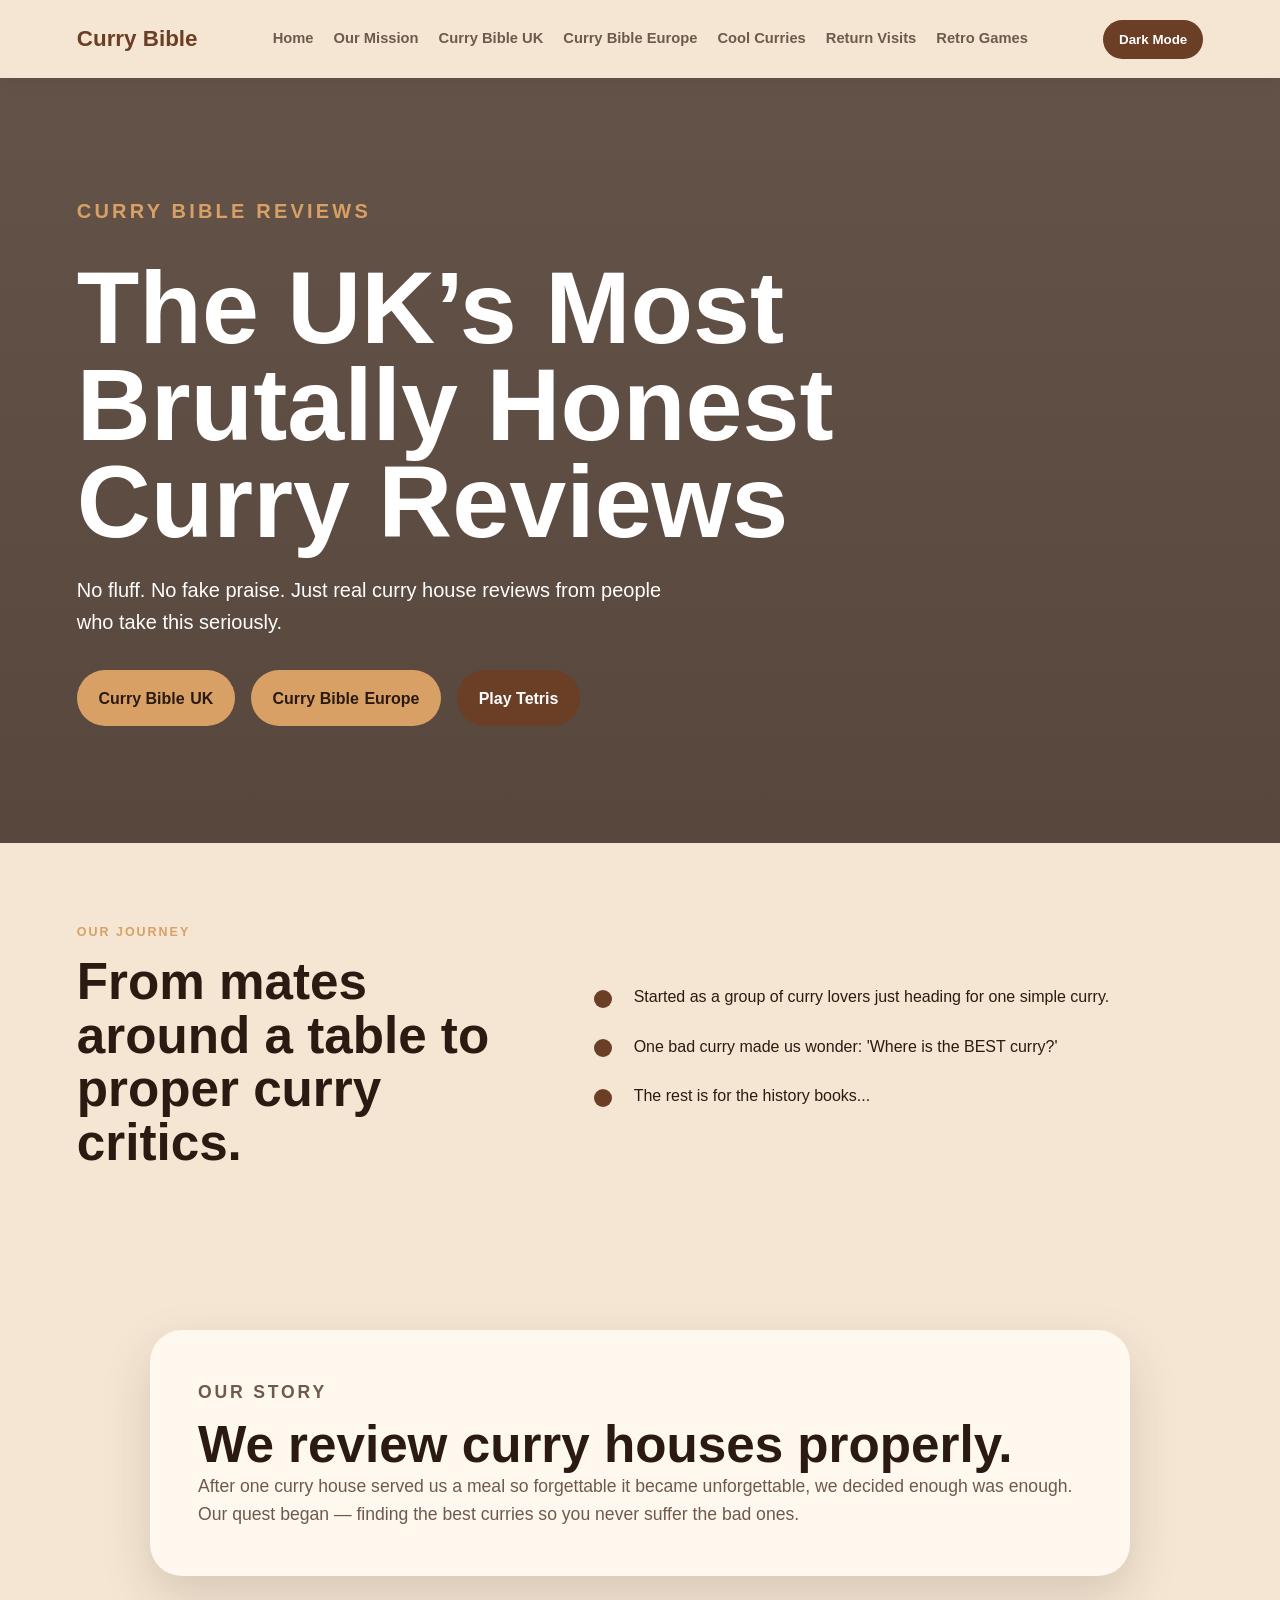
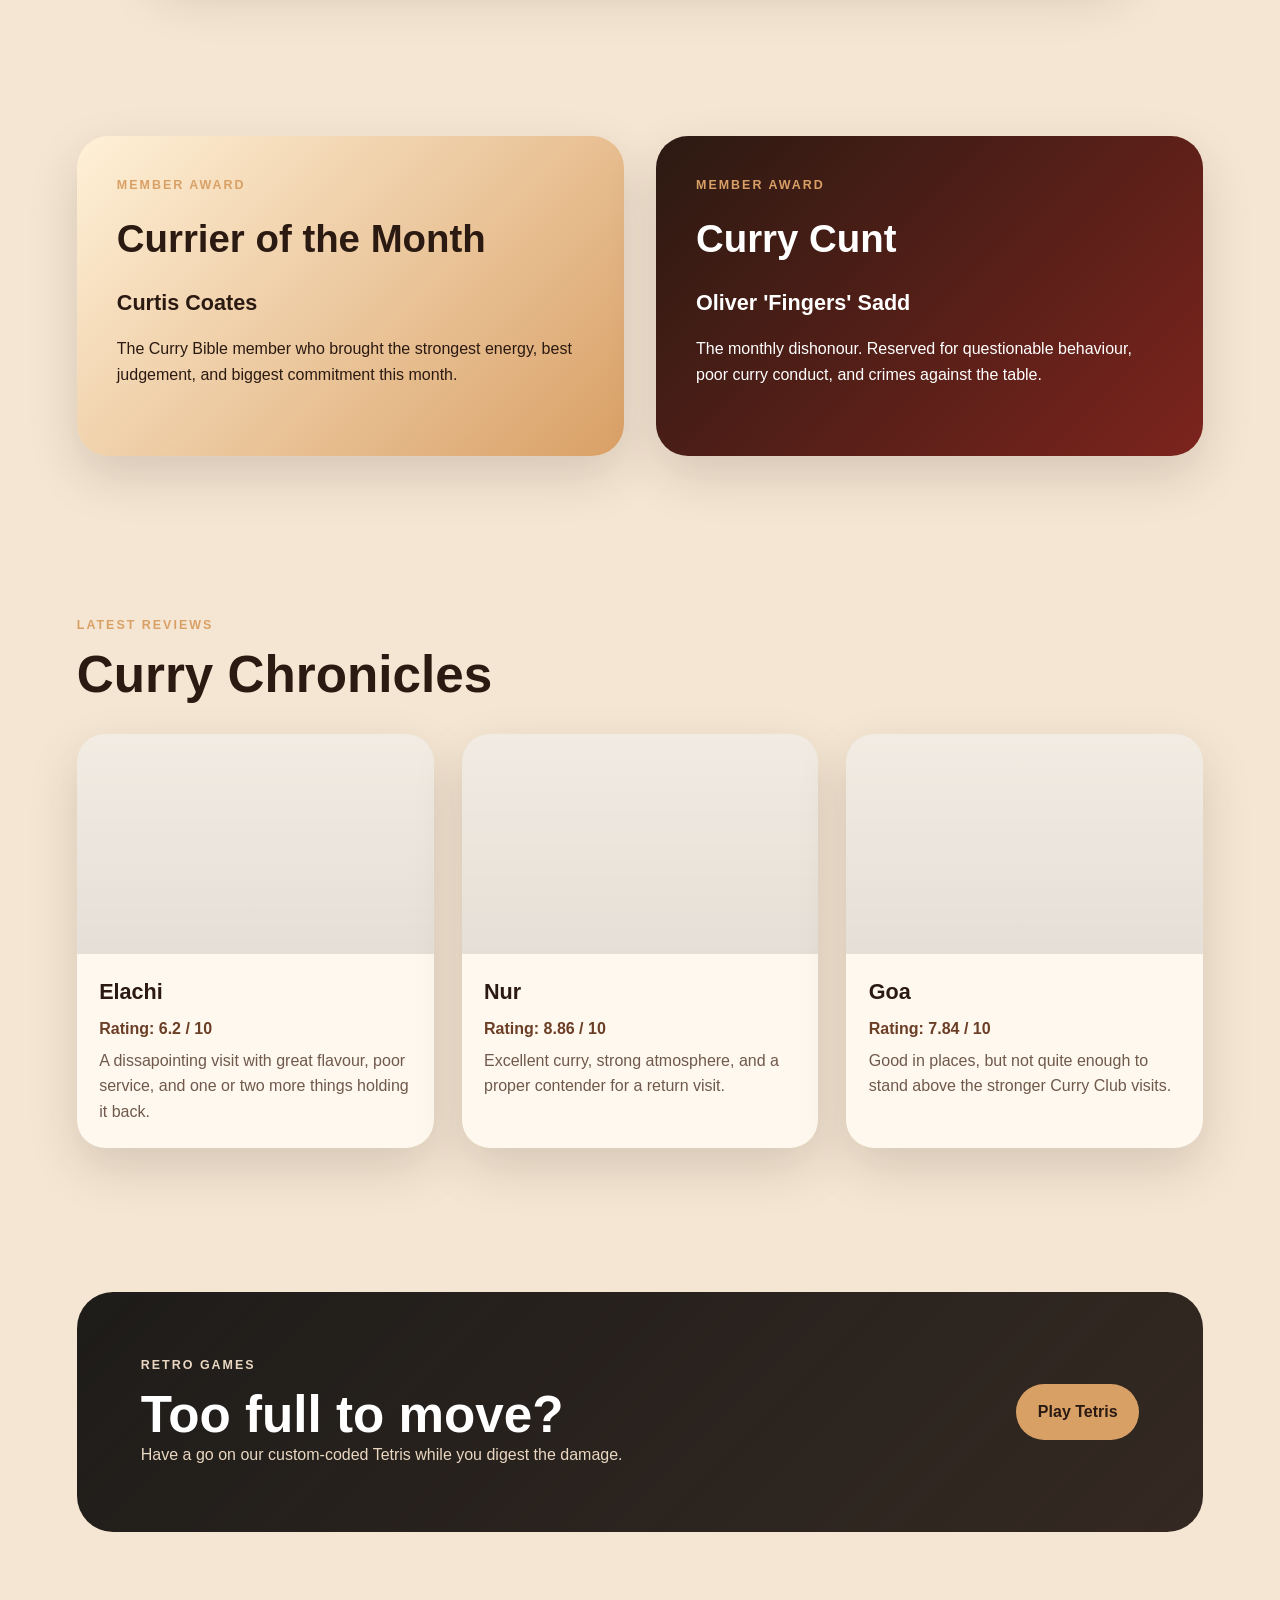
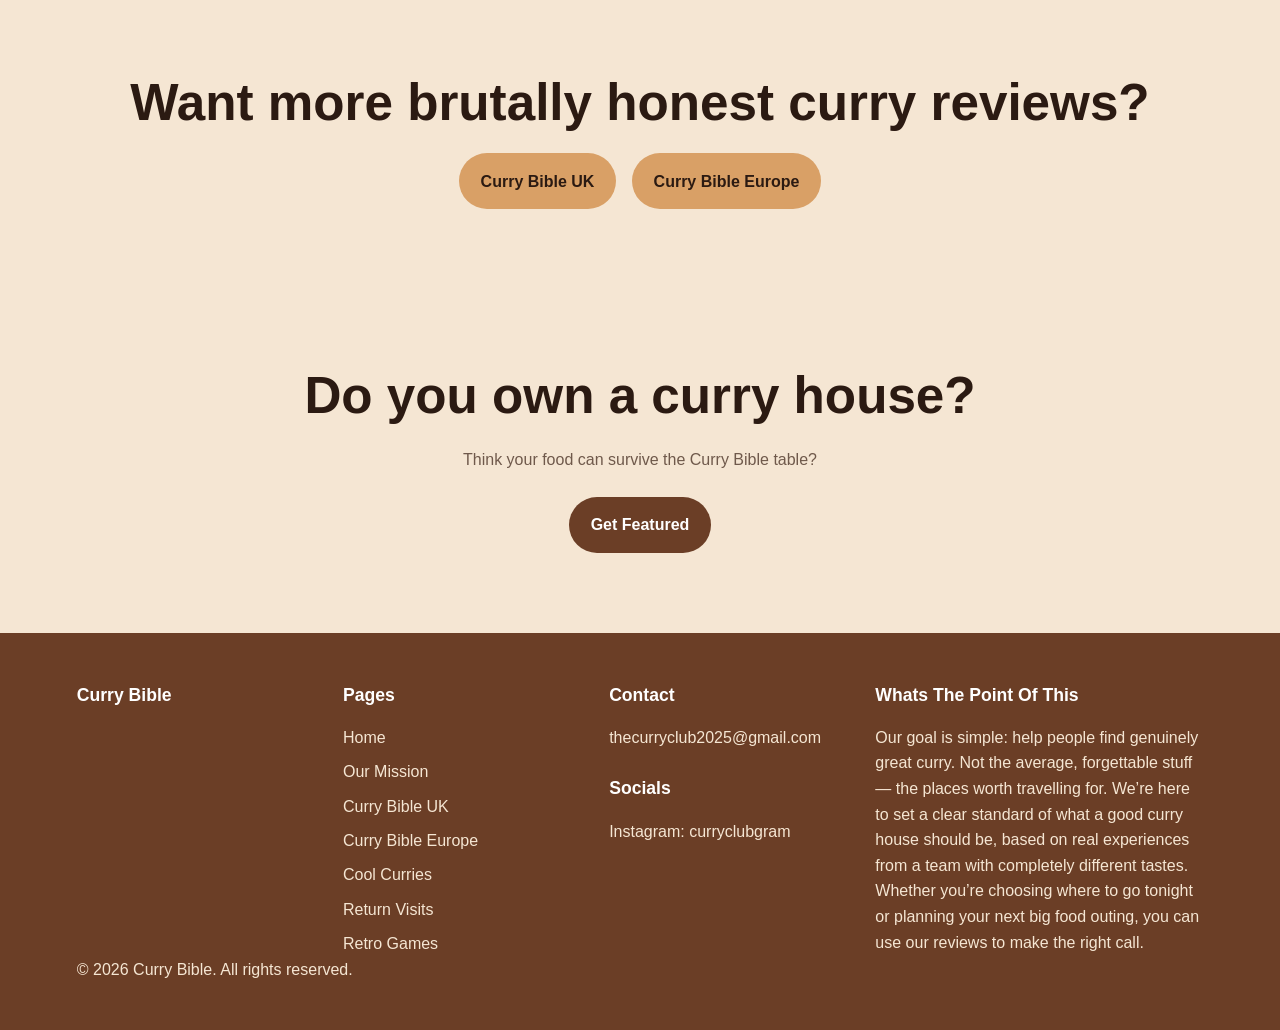
==== index.html @ 32d0fcd9 "Changed Club to Bible" ====
<!DOCTYPE html>
<html lang="en">
<head>
  <meta charset="UTF-8" />
  <meta name="viewport" content="width=device-width, initial-scale=1.0" />
  <title>Curry Bible | Curry House Reviews</title>
  <link rel="stylesheet" href="styles.css" />
</head>

<body>
  <header class="site-header">
    <div class="header-left">
        <button id="burgerMenu" class="burger-menu" type="button" aria-label="Open navigation menu" aria-expanded="false">
            <span></span>
            <span></span>
            <span></span>
        </button>

        <a href="#" class="logo">Curry Bible</a>
    </div>

        <nav id="mainNav" class="main-nav">
            <a href="#">Home</a>
            <a href="#">Our Mission</a>
            <a href="#">Curry Bible UK</a>
            <a href="#">Curry Bible Europe</a>
            <a href="#">Cool Curries</a>
            <a href="#">Return Visits</a>
            <a href="#">Retro Games</a>
        </nav>

        <button id="themeToggle" class="theme-toggle">Dark Mode</button>
    </header>

  <main>
    <section class="hero">
      <div class="hero-content">
        <p class="eyebrow">Curry Bible Reviews</p>
        <h1>The UK’s Most Brutally Honest Curry Reviews</h1>
        <p>No fluff. No fake praise. Just real curry house reviews from people who take this seriously.</p>

        <div class="hero-buttons">
            <a href="#" class="btn primary hero-btn-uk">
                <span>Curry Bible </span>
                <span>UK</span>
            </a>

            <a href="#" class="btn primary hero-btn-europe">
                <span>Curry Bible </span>
                <span>Europe</span>
            </a>
            <a href="#" class="btn secondary hero-btn-tetris">Play Tetris</a>
        </div>
    </section>

    <section class="section journey">
      <div>
        <p class="eyebrow">Our Journey</p>
        <h2>From mates around a table to proper curry critics.</h2>
      </div>

      <div class="timeline">
        <div class="timeline-item">
          <span></span>
          <p>Started as a group of curry lovers just heading for one simple curry.</p>
        </div>

        <div class="timeline-item">
          <span></span>
          <p>One bad curry made us wonder: 'Where is the BEST curry?'</p>
        </div>

        <div class="timeline-item">
          <span></span>
          <p>The rest is for the history books...</p>
        </div>
      </div>
    </section>

    <section class="section story">
      <div class="story-card">
        <p class="eyebrow">Our Story</p>
        <h2>We review curry houses properly.</h2>
        <p>
          After one curry house served us a meal so forgettable it became unforgettable, we decided enough was enough. 
          Our quest began — finding the best curries so you never suffer the bad ones.
        </p>
      </div>
    </section>

    <section class="section member-awards">
      <article class="award-card highlight">
        <p class="eyebrow">Member Award</p>
        <h2>Currier of the Month</h2>
        <p class="member-name">Curtis Coates</p>
        <p>The Curry Bible member who brought the strongest energy, best judgement, and biggest commitment this month.</p>
      </article>

      <article class="award-card danger">
        <p class="eyebrow">Member Award</p>
        <h2>Curry Cunt</h2>
        <p class="member-name">Oliver 'Fingers' Sadd</p>
        <p>The monthly dishonour. Reserved for questionable behaviour, poor curry conduct, and crimes against the table.</p>
      </article>
    </section>

    <section class="section chronicles">
      <div class="section-heading">
        <p class="eyebrow">Latest Reviews</p>
        <h2>Curry Chronicles</h2>
      </div>

      <div class="review-grid">
        <article class="review-card">
          <div class="review-image"></div>
          <h3>Elachi</h3>
          <p class="rating">Rating: 6.2 / 10</p>
          <p>A dissapointing visit with great flavour, poor service, and one or two more things holding it back.</p>
        </article>

        <article class="review-card">
          <div class="review-image"></div>
          <h3>Nur</h3>
          <p class="rating">Rating: 8.86 / 10</p>
          <p>Excellent curry, strong atmosphere, and a proper contender for a return visit.</p>
        </article>

        <article class="review-card">
          <div class="review-image"></div>
          <h3>Goa</h3>
          <p class="rating">Rating: 7.84 / 10</p>
          <p>Good in places, but not quite enough to stand above the stronger Curry Club visits.</p>
        </article>
      </div>
    </section>

    <section class="games-section">
      <div>
        <p class="eyebrow">Retro Games</p>
        <h2>Too full to move?</h2>
        <p>Have a go on our custom-coded Tetris while you digest the damage.</p>
      </div>

      <a href="#" class="btn primary">Play Tetris</a>
    </section>

    <section class="section cta-section">
      <h2>Want more brutally honest curry reviews?</h2>

      <div class="cta-buttons">
        <a href="#" class="btn primary">Curry Bible UK</a>
        <a href="#" class="btn primary">Curry Bible Europe</a>
      </div>
    </section>

    <section class="section owner-section">
      <h2>Do you own a curry house?</h2>
      <p>Think your food can survive the Curry Bible table?</p>
      <a href="#" class="btn secondary">Get Featured</a>
    </section>
  </main>

  <footer class="site-footer">
    <div class="footer-grid">
      <div>
        <h3>Curry Bible</h3>
      </div>

      <div>
        <h3>Pages</h3>
        <div class="footer-links">
          <a href="#">Home</a>
          <a href="#">Our Mission</a>
          <a href="#">Curry Bible UK</a>
          <a href="#">Curry Bible Europe</a>
          <a href="#">Cool Curries</a>
          <a href="#">Return Visits</a>
          <a href="#">Retro Games</a>
        </div>
      </div>

      <div>
        <h3>Contact</h3>
        <a href="mailto:thecurryclub2025@gmail.com">thecurryclub2025@gmail.com</a>

        <h3 class="socials-title">Socials</h3>
        <a href="https://www.instagram.com/curryclubgram" target="_blank" rel="noopener noreferrer">
          Instagram: curryclubgram
        </a>
      </div>

      <div>
        <h3>Whats The Point Of This</h3>
        <p>
          Our goal is simple: help people find genuinely great curry. Not the average, forgettable stuff — 
          the places worth travelling for. We’re here to set a clear standard of what a good curry house 
          should be, based on real experiences from a team with completely different tastes. Whether you’re 
          choosing where to go tonight or planning your next big food outing, you can use our reviews to 
          make the right call.
        </p>
      </div>
    </div>
    <p>&copy; 2026 Curry Bible. All rights reserved.</p>
  </footer>

  <script src="script.js"></script>
</body>
</html>
---- styles.css ----
:root {
  --bg: #f5e6d3;
  --surface: #fff8ef;
  --text: #2b1a12;
  --muted: #6f594b;
  --primary: #6b3e26;
  --secondary: #d9a066;
  --accent: #ffffff;
  --dark: #1a1410;
  --danger: #7c241d;
  --shadow: 0 20px 50px rgba(43, 26, 18, 0.15);
}

body.dark-mode {
  --bg: #16100c;
  --surface: #241913;
  --text: #f9ead7;
  --muted: #c7ad98;
  --primary: #d9a066;
  --secondary: #8b512f;
  --accent: #ffffff;
  --dark: #0d0907;
  --shadow: 0 20px 50px rgba(0, 0, 0, 0.45);
}

* {
  box-sizing: border-box;
  margin: 0;
  padding: 0;
}

body {
  font-family: Arial, Helvetica, sans-serif;
  background: var(--bg);
  color: var(--text);
  line-height: 1.6;
  transition: background 0.3s ease, color 0.3s ease;
}

a {
  text-decoration: none;
  color: inherit;
}

.site-header {
  position: sticky;
  top: 0;
  z-index: 1000;
  height: 78px;
  padding: 0 6%;
  display: flex;
  align-items: center;
  justify-content: space-between;
  background: rgba(245, 230, 211, 0.92);
  backdrop-filter: blur(14px);
  box-shadow: 0 2px 20px rgba(0, 0, 0, 0.08);
}

.header-left {
  display: flex;
  align-items: center;
  gap: 1rem;
}

body.dark-mode .site-header {
  background: rgba(22, 16, 12, 0.92);
}

.logo {
  font-size: 1.4rem;
  font-weight: 900;
  color: var(--primary);
}

.main-nav {
  display: flex;
  gap: 1.25rem;
  font-size: 0.92rem;
  font-weight: 700;
}

.main-nav a {
  color: var(--muted);
}

.main-nav a:hover {
  color: var(--primary);
}

.theme-toggle {
  border: none;
  background: var(--primary);
  color: var(--accent);
  padding: 0.75rem 1rem;
  border-radius: 999px;
  font-weight: 800;
  cursor: pointer;
}

.burger-menu {
  display: none;
  border: none;
  background: transparent;
  cursor: pointer;
  flex-direction: column;
  gap: 5px;
}

.burger-menu span {
  width: 28px;
  height: 3px;
  background: var(--primary);
  border-radius: 999px;
  transition: transform 0.3s ease, opacity 0.3s ease;
}

.burger-menu.active span:nth-child(1) {
  transform: translateY(8px) rotate(45deg);
}

.burger-menu.active span:nth-child(2) {
  opacity: 0;
}

.burger-menu.active span:nth-child(3) {
  transform: translateY(-8px) rotate(-45deg);
}

.hero {
  min-height: 85vh;
  display: flex;
  align-items: center;
  padding: 6%;
  background:
    linear-gradient(rgba(43, 26, 18, 0.72), rgba(43, 26, 18, 0.78)),
    url("https://images.unsplash.com/photo-1585937421612-70a008356fbe?auto=format&fit=crop&w=1600&q=80");
  background-size: cover;
  background-position: center;
  color: white;
}

.hero-content {
  max-width: 780px;
}

.eyebrow {
  color: var(--secondary);
  text-transform: uppercase;
  letter-spacing: 0.16em;
  font-size: 0.78rem;
  font-weight: 900;
  margin-bottom: 0.75rem;
}

.hero h1 {
  font-size: clamp(3rem, 8vw, 6.8rem);
  line-height: 0.95;
  margin-bottom: 1.5rem;
}

.hero p {
  font-size: 1.25rem;
  max-width: 620px;
  margin-bottom: 2rem;
}

.hero-buttons,
.cta-buttons {
  display: flex;
  gap: 1rem;
  flex-wrap: wrap;
}

.hero-btn-uk,
.hero-btn-europe {
  gap: 0.35rem;
}

.cta-buttons {
  justify-content: center;
}

.btn {
  display: inline-flex;
  align-items: center;
  justify-content: center;
  text-align: center;
  padding: 0.95rem 1.35rem;
  border-radius: 999px;
  font-weight: 900;
  transition: transform 0.2s ease, box-shadow 0.2s ease;
}

.btn:hover {
  transform: translateY(-3px);
  box-shadow: var(--shadow);
}

.btn.primary {
  background: var(--secondary);
  color: #2b1a12;
}

.btn.secondary {
  background: var(--primary);
  color: var(--accent);
}

.section {
  padding: 5rem 6%;
}

.journey {
  display: grid;
  grid-template-columns: 1fr 1.3fr;
  gap: 3rem;
  align-items: center;
}

.journey h2,
.story h2,
.section-heading h2,
.games-section h2,
.cta-section h2,
.owner-section h2 {
  font-size: clamp(2rem, 4vw, 3.5rem);
  line-height: 1.05;
}

.timeline {
  display: grid;
  gap: 1.5rem;
}

.timeline-item {
  display: grid;
  grid-template-columns: 24px 1fr;
  gap: 1rem;
  align-items: start;
}

.timeline-item span {
  width: 18px;
  height: 18px;
  background: var(--primary);
  border-radius: 50%;
  margin-top: 0.35rem;
}

.story-card {
  background: var(--surface);
  padding: 3rem;
  border-radius: 32px;
  box-shadow: var(--shadow);
  max-width: 980px;
  margin: 0 auto;
}

.story-card p {
  color: var(--muted);
  font-size: 1.1rem;
}

.member-awards {
  display: grid;
  grid-template-columns: repeat(2, 1fr);
  gap: 2rem;
}

.award-card {
  padding: 2.5rem;
  border-radius: 32px;
  box-shadow: var(--shadow);
  min-height: 320px;
}

.award-card h2 {
  font-size: 2.4rem;
  margin-bottom: 1rem;
}

.award-card.highlight {
  background: linear-gradient(135deg, #fff1d8, #d9a066);
  color: #2b1a12;
}

.award-card.danger {
  background: linear-gradient(135deg, #2b1a12, #7c241d);
  color: white;
}

.member-name {
  font-size: 1.35rem;
  font-weight: 900;
  margin-bottom: 1rem;
}

.section-heading {
  margin-bottom: 2rem;
}

.review-grid {
  display: grid;
  grid-template-columns: repeat(3, 1fr);
  gap: 1.75rem;
}

.review-card {
  background: var(--surface);
  border-radius: 28px;
  overflow: hidden;
  box-shadow: var(--shadow);
  transition: transform 0.2s ease;
}

.review-card:hover {
  transform: translateY(-6px);
}

.review-image {
  height: 220px;
  background:
    linear-gradient(rgba(0, 0, 0, 0.05), rgba(0, 0, 0, 0.1)),
    url("https://images.unsplash.com/photo-1603894584373-5ac82b2ae398?auto=format&fit=crop&w=900&q=80");
  background-size: cover;
  background-position: center;
}

.review-card h3,
.review-card p {
  padding: 0 1.4rem;
}

.review-card h3 {
  padding-top: 1.3rem;
  font-size: 1.35rem;
}

.review-card p {
  color: var(--muted);
}

.review-card p:last-child {
  padding-bottom: 1.5rem;
}

.rating {
  font-weight: 900;
  color: var(--primary) !important;
  margin: 0.4rem 0;
}

.games-section {
  margin: 4rem 6%;
  padding: 4rem;
  border-radius: 36px;
  background:
    linear-gradient(135deg, rgba(0, 0, 0, 0.88), rgba(36, 25, 19, 0.92)),
    url("https://images.unsplash.com/photo-1550745165-9bc0b252726f?auto=format&fit=crop&w=1400&q=80");
  background-size: cover;
  background-position: center;
  color: white;
  display: flex;
  justify-content: space-between;
  gap: 2rem;
  align-items: center;
}

.games-section p {
  max-width: 520px;
  color: #ead7c2;
}

.cta-section,
.owner-section {
  text-align: center;
}

.cta-section h2,
.owner-section h2 {
  margin-bottom: 1.5rem;
}

.owner-section p {
  color: var(--muted);
  margin-bottom: 1.5rem;
}

.site-footer {
  padding: 3rem 6%;
  background: var(--primary);
  color: white;
}

.footer-grid {
  display: grid;
  grid-template-columns: 1fr 1fr 1fr 1.4fr;
  gap: 2rem;
}

.site-footer h3 {
  margin-bottom: 1rem;
  font-size: 1.1rem;
}

.site-footer p,
.site-footer a {
  color: #f5e6d3;
}

.footer-links {
  display: grid;
  gap: 0.55rem;
}

.footer-links a:hover,
.site-footer a:hover {
  color: white;
}

.footer-copyright {
  margin-top: 2.5rem;
  padding-top: 1.5rem;
  border-top: 1px solid rgba(245, 230, 211, 0.25);
  text-align: center;
  font-size: 0.95rem;
}

.socials-title {
  margin-top: 1.5rem;
}

@media (max-width: 1000px) {
  .burger-menu {
    display: flex;
  }

  .main-nav {
    position: absolute;
    top: 88px;
    left: 50%;
    width: 75%;
    transform: translateX(-50%);
    padding: 1.5rem;
    background: var(--surface);
    display: none;
    flex-direction: column;
    align-items: center;
    text-align: center;
    gap: 1rem;
    box-shadow: var(--shadow);
    border-radius: 24px;
  }

  .main-nav.active {
    display: flex;
  }

  .main-nav a {
    width: 100%;
    padding: 0.45rem 0;
  }

  .hero-btn-uk,
.hero-btn-europe {
  flex-direction: column;
  gap: 0.15rem;
  line-height: 1.15;
}

  .journey,
  .member-awards,
  .review-grid,
  .games-section,
  .footer-grid {
    grid-template-columns: 1fr;
  }

  .games-section {
    flex-direction: column;
    align-items: flex-start;
  }
}

@media (max-width: 600px) {
  .site-header {
    height: auto;
    min-height: 78px;
    padding: 1rem 5%;
    gap: 1rem;
  }

  .hero {
    min-height: 75vh;
  }

  .hero-buttons {
    display: grid;
    grid-template-columns: 1fr 1fr;
    gap: 1rem;
    max-width: 420px;
  }

  .hero-btn-uk {
    grid-column: 1;
  }

  .hero-btn-europe {
    grid-column: 2;
  }

  .hero-btn-tetris {
    grid-column: 1 / -1;
    justify-self: center;
    min-width: 180px;
  }

  .hero-buttons .btn {
    min-height: 72px;
  }

  .hero-btn-tetris {
    min-height: 58px;
  }

  .section {
    padding: 1.75rem 5%;
  }

  .story-card,
  .award-card,
  .games-section {
    padding: 2rem;
    border-radius: 24px;
  }

  .games-section {
    margin: 1.75rem 5%;
  }

  .theme-toggle {
    padding: 0.65rem 0.85rem;
    font-size: 0.8rem;
  }

  .main-nav {
    top: 88px;
    width: 75%;
    padding: 1.5rem 1rem;
  }

  .chronicles {
    overflow: hidden;
  }

  .review-grid {
    display: flex;
    gap: 1.25rem;
    overflow-x: auto;
    scroll-snap-type: x mandatory;
    padding-bottom: 1rem;
    -webkit-overflow-scrolling: touch;
  }

  .review-card {
    flex: 0 0 86%;
    scroll-snap-align: start;
  }

  .review-grid::-webkit-scrollbar {
    display: none;
  }

  .review-grid {
    scrollbar-width: none;
  }
}
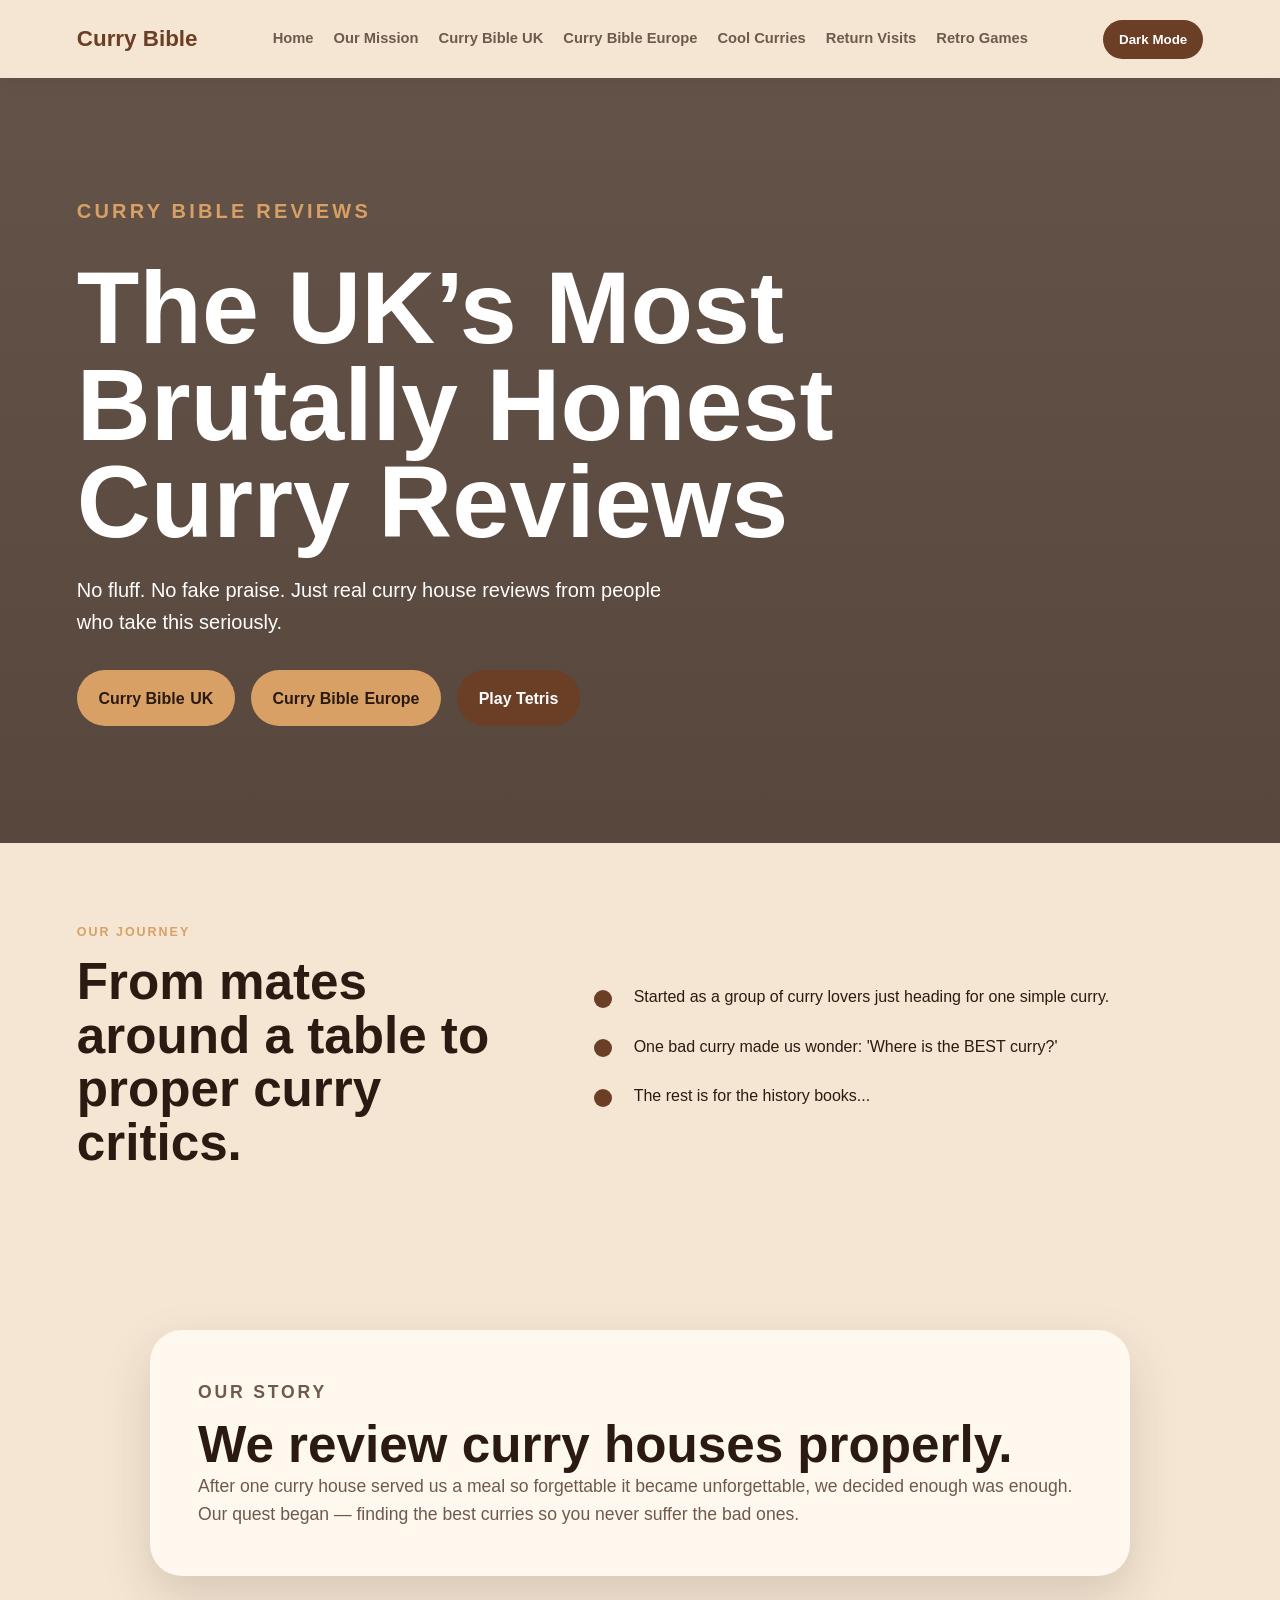
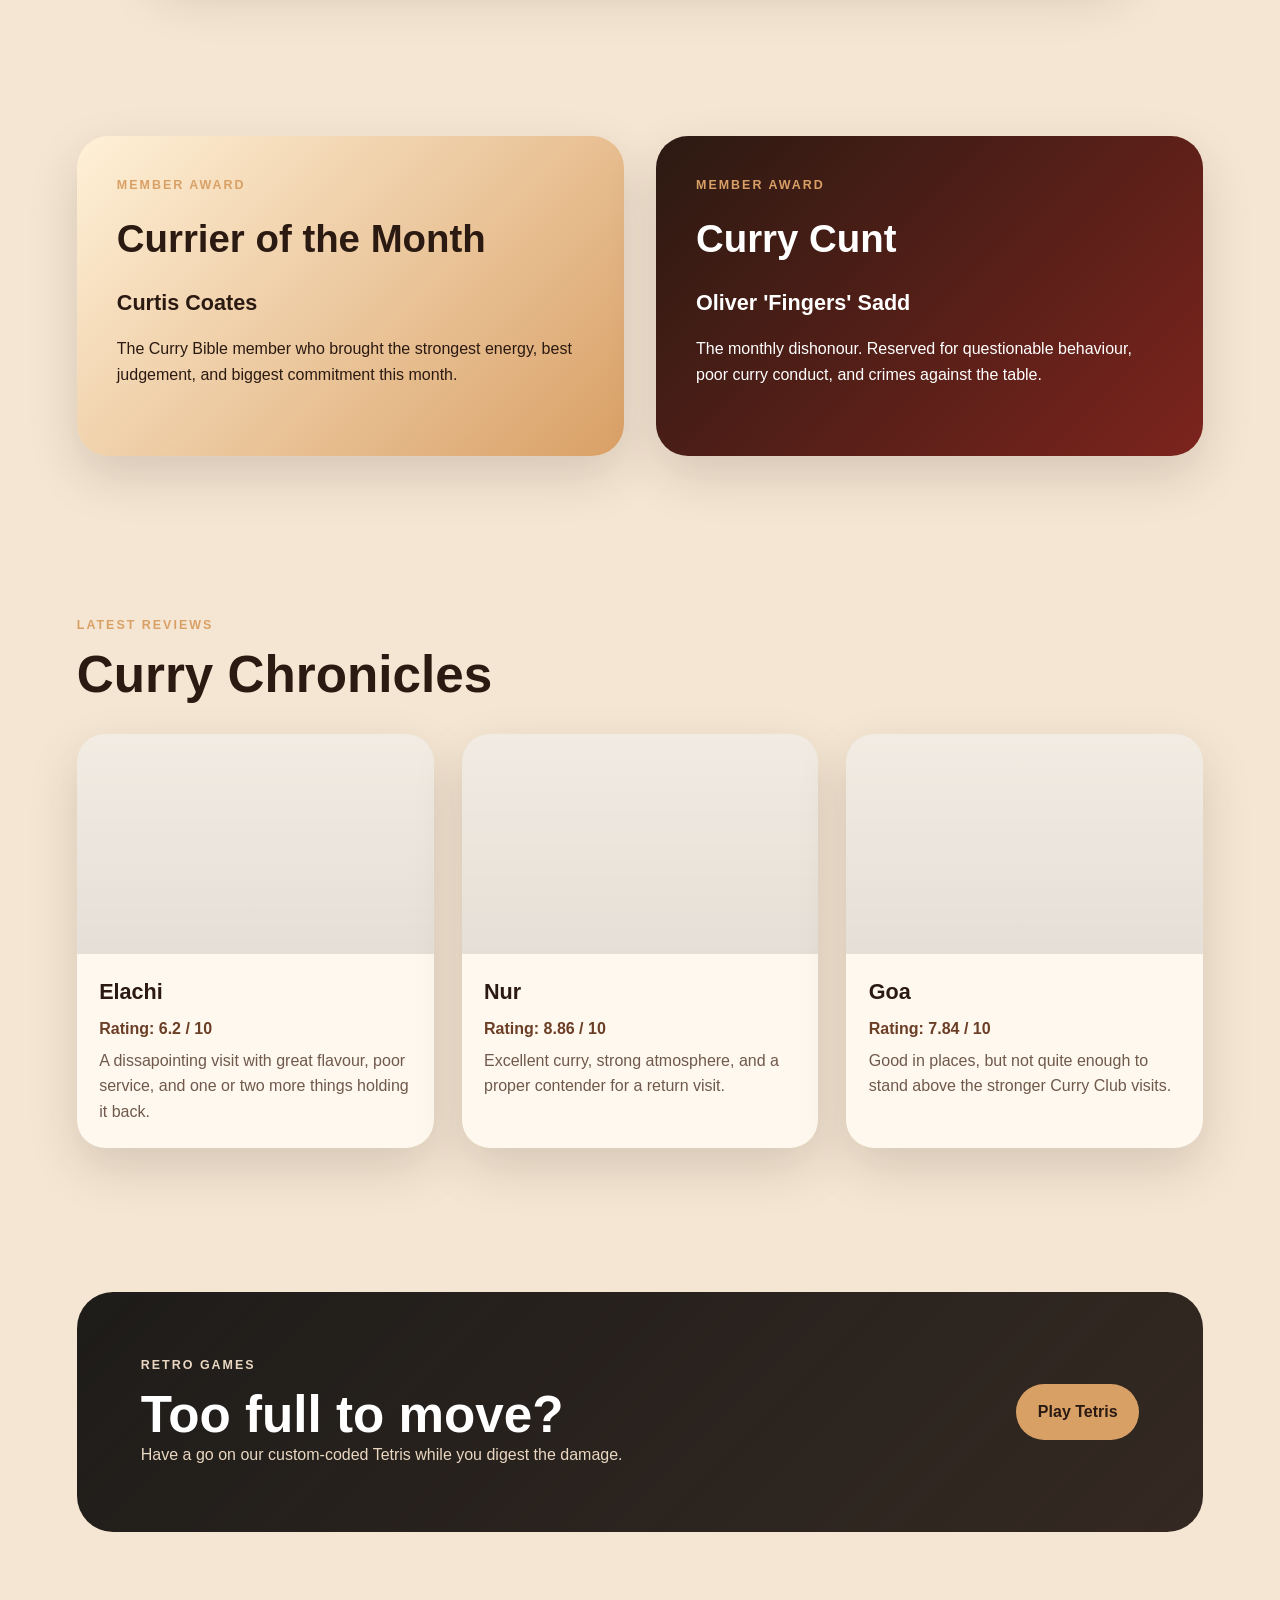
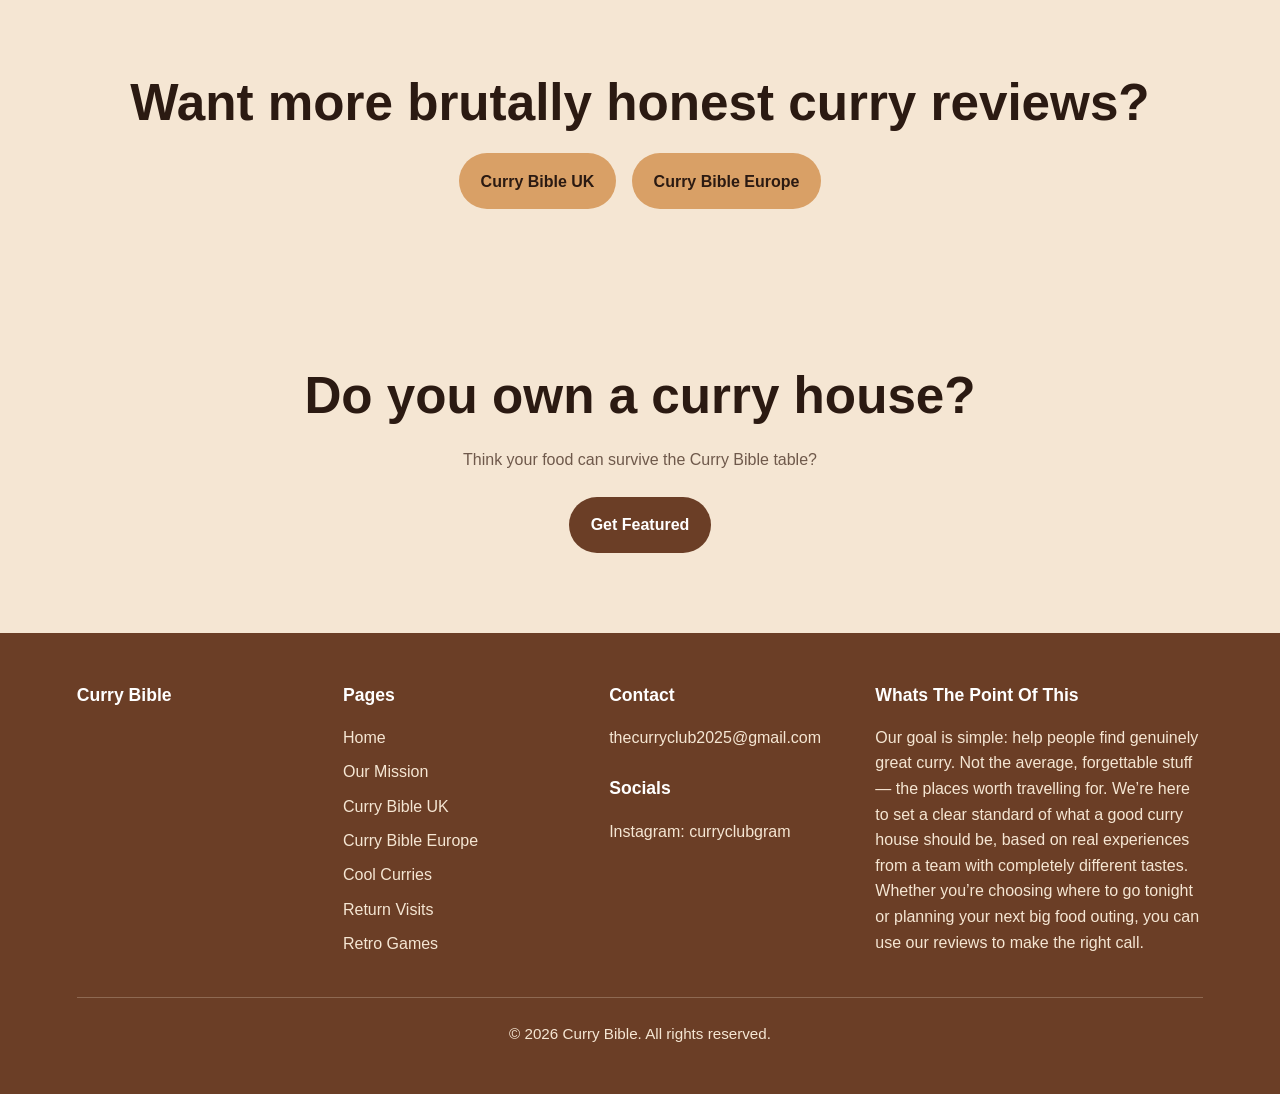
==== commit 800fb6b8: "Our mission added" ====
--- a/index.html
+++ b/index.html
@@ -20,8 +20,8 @@
     </div>
 
         <nav id="mainNav" class="main-nav">
-            <a href="#">Home</a>
-            <a href="#">Our Mission</a>
+            <a href="index.html">Home</a>
+            <a href="our-mission.html">Our Mission</a>
             <a href="#">Curry Bible UK</a>
             <a href="#">Curry Bible Europe</a>
             <a href="#">Cool Curries</a>
@@ -169,8 +169,8 @@
       <div>
         <h3>Pages</h3>
         <div class="footer-links">
-          <a href="#">Home</a>
-          <a href="#">Our Mission</a>
+          <a href="index.html">Home</a>
+          <a href="our-mission.html">Our Mission</a>
           <a href="#">Curry Bible UK</a>
           <a href="#">Curry Bible Europe</a>
           <a href="#">Cool Curries</a>
@@ -200,7 +200,7 @@
         </p>
       </div>
     </div>
-    <p>&copy; 2026 Curry Bible. All rights reserved.</p>
+    <p class="footer-copyright">&copy; 2026 Curry Bible. All rights reserved.</p>
   </footer>
 
   <script src="script.js"></script>
--- a/styles.css
+++ b/styles.css
@@ -574,4 +574,313 @@
   .review-grid {
     scrollbar-width: none;
   }
+}
+
+/* =====================
+   OUR MISSION PAGE
+===================== */
+
+.mission-hero {
+  min-height: 72vh;
+  display: flex;
+  align-items: center;
+  padding: 6%;
+  background:
+    linear-gradient(rgba(43, 26, 18, 0.78), rgba(43, 26, 18, 0.82)),
+    url("https://images.unsplash.com/photo-1601050690597-df0568f70950?auto=format&fit=crop&w=1600&q=80");
+  background-size: cover;
+  background-position: center;
+  color: white;
+}
+
+.mission-hero-content {
+  max-width: 860px;
+}
+
+.mission-hero h1 {
+  font-size: clamp(3rem, 7vw, 6.2rem);
+  line-height: 0.95;
+  margin-bottom: 1.5rem;
+}
+
+.mission-hero p {
+  font-size: 1.25rem;
+  max-width: 680px;
+}
+
+.mission-intro-card {
+  background: var(--surface);
+  padding: 3rem;
+  border-radius: 32px;
+  box-shadow: var(--shadow);
+  max-width: 1050px;
+  margin: 0 auto;
+}
+
+.mission-intro-card h2,
+.mission-split h2,
+.review-method h2,
+.process-card h2,
+.europe-note-card h2,
+.mission-final h2 {
+  font-size: clamp(2rem, 4vw, 3.5rem);
+  line-height: 1.05;
+  margin-bottom: 1.25rem;
+}
+
+.mission-intro-card p,
+.mission-text-stack p,
+.criteria-card p,
+.process-card p,
+.process-step p,
+.europe-note-card p,
+.mission-final p {
+  color: var(--muted);
+  font-size: 1.08rem;
+}
+
+.mission-intro-card p + p,
+.mission-text-stack p + p,
+.process-card p + p {
+  margin-top: 1rem;
+}
+
+.mission-split {
+  display: grid;
+  grid-template-columns: 1fr 1.25fr;
+  gap: 3rem;
+  align-items: start;
+}
+
+.mission-split.reverse {
+  grid-template-columns: 1.25fr 1fr;
+}
+
+.mission-split.reverse > div:first-child {
+  order: 2;
+}
+
+.mission-split.reverse > div:last-child {
+  order: 1;
+}
+
+.mission-text-stack {
+  background: var(--surface);
+  padding: 2.5rem;
+  border-radius: 28px;
+  box-shadow: var(--shadow);
+}
+
+.criteria-grid {
+  display: grid;
+  grid-template-columns: repeat(5, 1fr);
+  gap: 1.25rem;
+}
+
+.criteria-card {
+  background: var(--surface);
+  padding: 2rem;
+  border-radius: 28px;
+  box-shadow: var(--shadow);
+  transition: transform 0.2s ease;
+}
+
+.criteria-card:hover {
+  transform: translateY(-6px);
+}
+
+.criteria-card span {
+  display: inline-flex;
+  align-items: center;
+  justify-content: center;
+  width: 44px;
+  height: 44px;
+  margin-bottom: 1.25rem;
+  border-radius: 50%;
+  background: var(--primary);
+  color: var(--accent);
+  font-weight: 900;
+}
+
+.criteria-card h3 {
+  font-size: 1.35rem;
+  margin-bottom: 0.75rem;
+}
+
+.process-section {
+  display: grid;
+  grid-template-columns: 1.2fr 0.8fr;
+  gap: 2rem;
+  align-items: stretch;
+}
+
+.process-card {
+  background: linear-gradient(135deg, #fff1d8, #d9a066);
+  color: #2b1a12;
+  padding: 3rem;
+  border-radius: 32px;
+  box-shadow: var(--shadow);
+}
+
+.process-card .eyebrow {
+  color: #6b3e26;
+}
+
+.process-card p {
+  color: #3d2619;
+}
+
+.process-steps {
+  display: grid;
+  gap: 1rem;
+}
+
+.process-step {
+  background: var(--surface);
+  padding: 1.5rem;
+  border-radius: 24px;
+  box-shadow: var(--shadow);
+  display: grid;
+  grid-template-columns: 24px 1fr;
+  gap: 1rem;
+  align-items: start;
+}
+
+.process-step span {
+  width: 18px;
+  height: 18px;
+  background: var(--primary);
+  border-radius: 50%;
+  margin-top: 0.35rem;
+}
+
+.europe-note {
+  padding-top: 2rem;
+}
+
+.europe-note-card {
+  background:
+    linear-gradient(135deg, rgba(43, 26, 18, 0.92), rgba(107, 62, 38, 0.9)),
+    url("https://images.unsplash.com/photo-1544148103-0773bf10d330?auto=format&fit=crop&w=1600&q=80");
+  background-size: cover;
+  background-position: center;
+  color: white;
+  padding: 4rem;
+  border-radius: 36px;
+  box-shadow: var(--shadow);
+}
+
+.europe-note-card p {
+  color: #f5e6d3;
+  max-width: 760px;
+}
+
+.mission-final {
+  text-align: center;
+}
+
+.mission-final p {
+  max-width: 720px;
+  margin: 0 auto 1.75rem;
+}
+
+.mission-final-buttons {
+  display: flex;
+  justify-content: center;
+  gap: 1rem;
+  flex-wrap: wrap;
+}
+
+
+/* =====================
+   OUR MISSION RESPONSIVE
+===================== */
+
+@media (max-width: 1200px) {
+  .criteria-grid {
+    grid-template-columns: repeat(3, 1fr);
+  }
+}
+
+@media (max-width: 1000px) {
+  .mission-split,
+  .mission-split.reverse,
+  .process-section {
+    grid-template-columns: 1fr;
+  }
+
+  .mission-split.reverse > div:first-child,
+  .mission-split.reverse > div:last-child {
+    order: initial;
+  }
+
+  .criteria-grid {
+    grid-template-columns: repeat(2, 1fr);
+  }
+}
+
+@media (max-width: 600px) {
+  .mission-hero {
+    min-height: 68vh;
+    padding: 5%;
+  }
+
+  .mission-hero h1 {
+    font-size: clamp(2.8rem, 13vw, 4.7rem);
+  }
+
+  .mission-hero p {
+    font-size: 1.1rem;
+  }
+
+  .mission-intro-card,
+  .mission-text-stack,
+  .process-card,
+  .europe-note-card {
+    padding: 2rem;
+    border-radius: 24px;
+  }
+
+  .criteria-grid {
+    display: flex;
+    gap: 1.25rem;
+    overflow-x: auto;
+    scroll-snap-type: x mandatory;
+    padding-bottom: 1rem;
+    -webkit-overflow-scrolling: touch;
+  }
+
+  .criteria-card {
+    flex: 0 0 86%;
+    scroll-snap-align: start;
+  }
+
+  .criteria-grid::-webkit-scrollbar {
+    display: none;
+  }
+
+  .criteria-grid {
+    scrollbar-width: none;
+  }
+
+  .process-section {
+    gap: 1.25rem;
+  }
+
+  .process-step {
+    padding: 1.35rem;
+  }
+
+  .europe-note {
+    padding-top: 1.75rem;
+  }
+
+  .mission-final-buttons {
+    flex-direction: column;
+    align-items: stretch;
+  }
+
+  .mission-final-buttons .btn {
+    width: 100%;
+  }
 }
